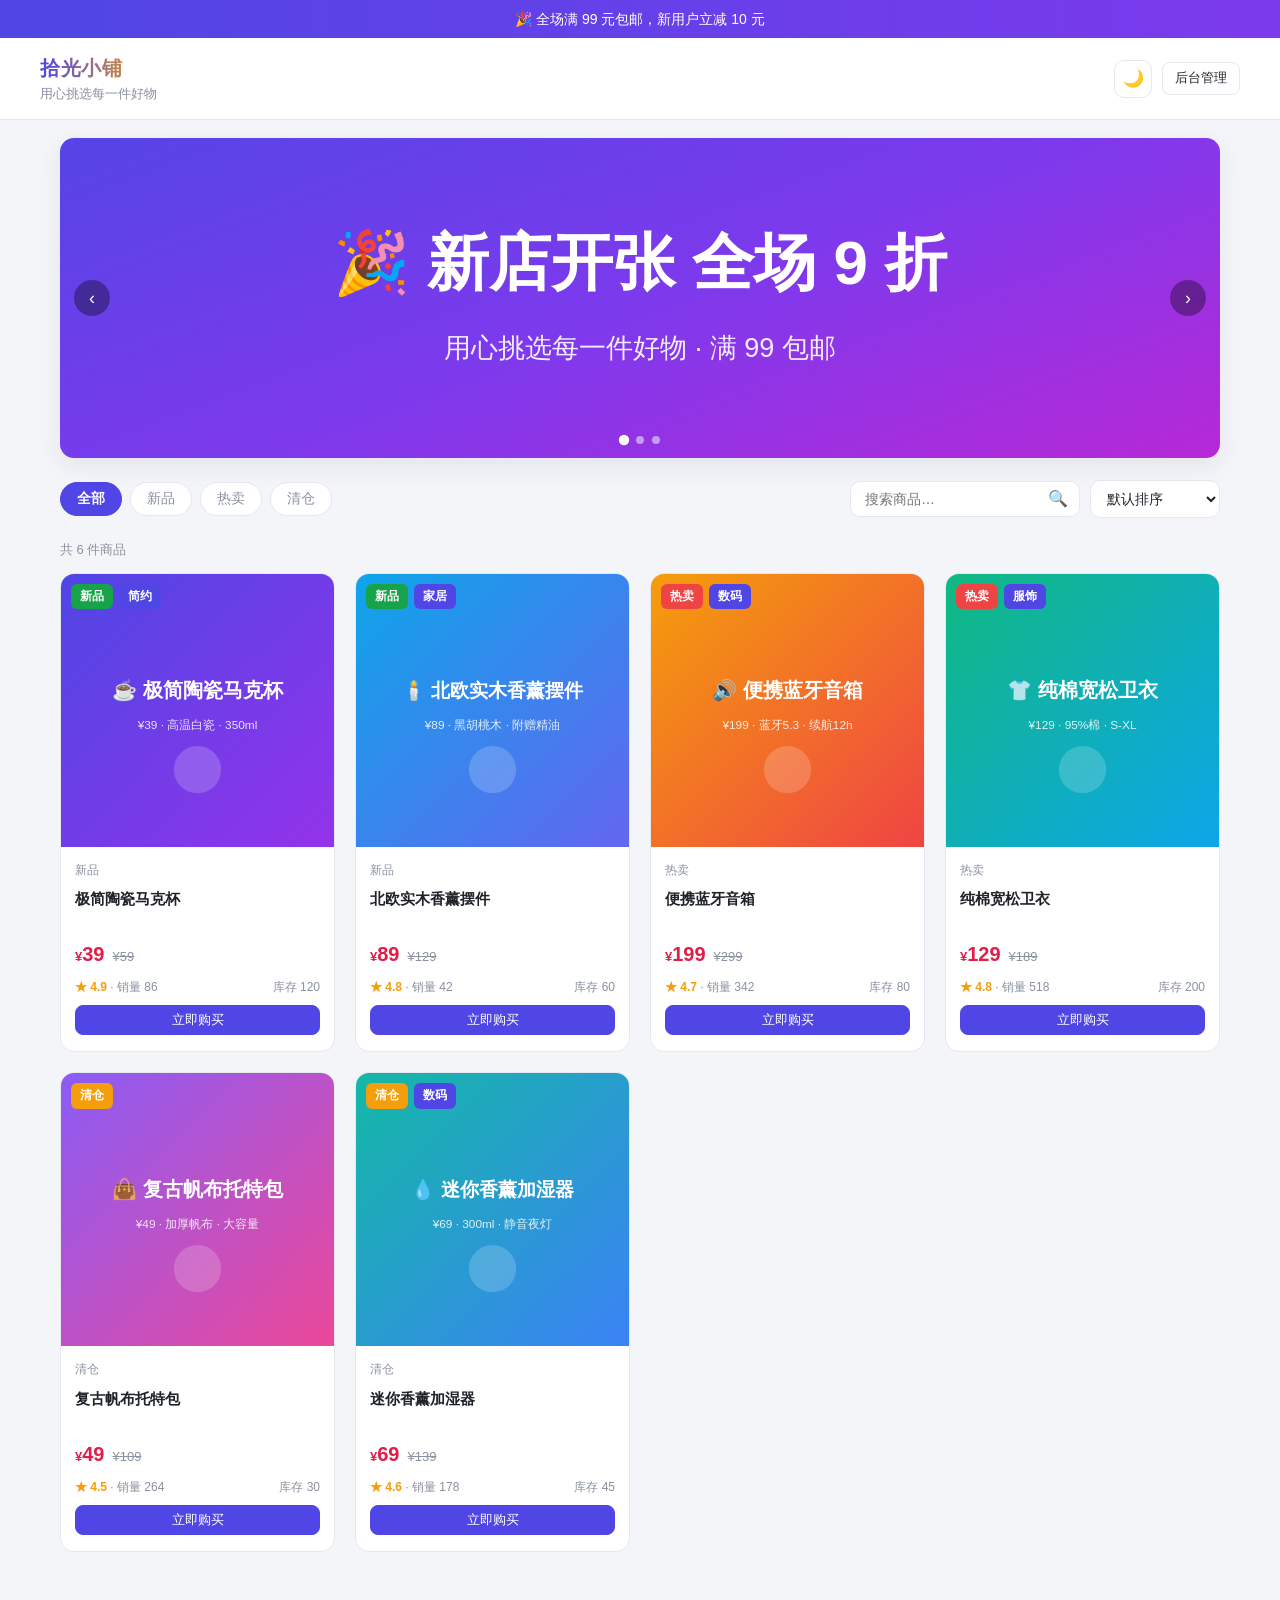
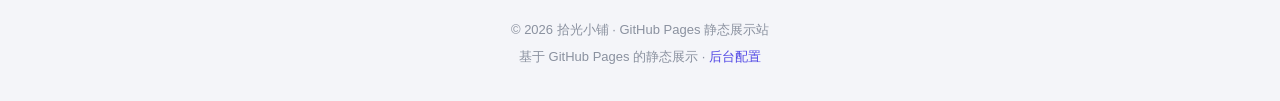
==== index.html @ 0ef4a56c "init: product shop site" ====
<!DOCTYPE html>
<html lang="zh-CN">
<head>
  <meta charset="UTF-8">
  <meta name="viewport" content="width=device-width, initial-scale=1.0">
  <title>拾光小铺</title>
  <meta name="description" content="基于 GitHub Pages 的静态商品展示页">
  <link rel="stylesheet" href="css/main.css">
</head>
<body data-theme="light">
  <!-- 公告条 -->
  <div class="notice-bar" id="noticeBar" style="display:none"></div>

  <!-- 顶栏 -->
  <header class="site-header">
    <div class="container header-inner">
      <div class="brand">
        <div class="brand-title" id="brandTitle">拾光小铺</div>
        <div class="brand-sub" id="brandSub">用心挑选每一件好物</div>
      </div>
      <div class="header-actions">
        <button class="icon-btn" id="themeBtn" title="切换主题" aria-label="切换主题">🌙</button>
        <a href="admin.html" class="btn btn-ghost btn-sm">后台管理</a>
      </div>
    </div>
  </header>

  <!-- 轮播 -->
  <div class="container">
    <div class="banner-wrap" id="bannerWrap" style="display:none">
      <div class="banner-track" id="bannerTrack"></div>
      <span class="banner-dots" id="bannerDots"></span>
      <button class="banner-arrow prev" id="bannerPrev" aria-label="上一张">‹</button>
      <button class="banner-arrow next" id="bannerNext" aria-label="下一张">›</button>
    </div>

    <!-- 工具栏 -->
    <div class="shop-toolbar">
      <div class="cat-tabs" id="catTabs"></div>
      <div class="toolbar-right">
        <div class="search-box">
          <input type="search" id="searchInput" placeholder="搜索商品…" autocomplete="off">
          <span class="search-icon">🔍</span>
        </div>
        <select class="sort-select" id="sortSelect" title="排序方式">
          <option value="default">默认排序</option>
          <option value="new">最新上架</option>
          <option value="price-asc">价格从低到高</option>
          <option value="price-desc">价格从高到低</option>
          <option value="sales-desc">销量优先</option>
          <option value="rating-desc">评分优先</option>
        </select>
      </div>
    </div>

    <div class="result-info" id="resultInfo"></div>

    <!-- 加载态 -->
    <div id="loading"><div class="spinner"></div><span>正在加载商品…</span></div>

    <!-- 商品网格 -->
    <div class="product-grid" id="productGrid"></div>

    <!-- 空状态 -->
    <div class="empty-state" id="emptyState" style="display:none">
      <div class="empty-icon">🔍</div>
      <p id="emptyText">没有找到相关商品</p>
    </div>

    <!-- 分页 -->
    <div class="pagination" id="pagination"></div>
  </div>

  <!-- 页脚 -->
  <footer class="site-footer">
    <div id="footerText">© 2026 拾光小铺</div>
    <div style="margin-top:6px">基于 GitHub Pages 的静态展示 · <a href="admin.html">后台配置</a></div>
  </footer>

  <!-- 商品详情弹窗 -->
  <div class="modal-overlay" id="detailModal">
    <div class="modal">
      <button class="modal-close" data-close="detailModal" aria-label="关闭">✕</button>
      <div class="modal-body">
        <div class="detail-layout">
          <div class="detail-media"><img id="detailImg" src="" alt=""></div>
          <div class="detail-info">
            <div style="display:flex;align-items:center;gap:10px;justify-content:space-between">
              <span class="detail-cat" id="detailCat"></span>
              <span class="detail-tags" id="detailTags"></span>
            </div>
            <h2 class="detail-name" id="detailName"></h2>
            <div class="detail-price-row">
              <span class="detail-price"><span class="unit">¥</span><span id="detailPrice"></span></span>
              <span class="detail-original" id="detailOriginal"></span>
            </div>
            <div class="detail-meta-list" id="detailMeta"></div>
            <div class="detail-desc" id="detailDesc"></div>
            <div class="detail-actions">
              <button class="btn btn-primary" id="buyBtn">立即购买</button>
              <a class="btn" id="externalLink" href="#" target="_blank" rel="noopener" style="display:none">查看外链</a>
            </div>
          </div>
        </div>
      </div>
    </div>
  </div>

  <!-- 支付码弹窗 -->
  <div class="modal-overlay" id="payModal">
    <div class="modal pay-modal">
      <button class="modal-close" data-close="payModal" aria-label="关闭">✕</button>
      <div class="pay-head"><h3>扫码支付</h3></div>
      <div class="pay-img-wrap"><img id="payImg" src="" alt="收款二维码"></div>
      <div class="pay-tip" id="payTip"></div>
      <div class="pay-note" id="payNote"></div>
    </div>
  </div>

  <div id="toast-wrap"></div>

  <script src="js/store.js"></script>
  <script src="js/main.js"></script>
</body>
</html>
---- css/main.css ----
/* =====================================================
 * main.css - 前台商品页样式（响应式 + 明暗主题）
 * ===================================================== */
:root {
  --bg: #f4f5f9;
  --card: #ffffff;
  --text: #1f2329;
  --muted: #8a919f;
  --primary: #4f46e5;
  --primary-light: #eef0fe;
  --primary-dark: #4338ca;
  --accent: #f59e0b;
  --success: #16a34a;
  --danger: #e11d48;
  --border: #e6e8ef;
  --shadow: 0 8px 24px rgba(30, 34, 70, 0.08);
  --radius: 14px;
  --maxw: 1200px;
}
[data-theme="dark"] {
  --bg: #101218;
  --card: #1a1d27;
  --text: #e8eaf0;
  --muted: #7d8494;
  --primary: #7c83ff;
  --primary-light: #1e2130;
  --border: #2a2e3b;
  --shadow: 0 8px 24px rgba(0, 0, 0, 0.45);
}

* { box-sizing: border-box; margin: 0; padding: 0; }
html { scroll-behavior: smooth; }
body {
  font-family: -apple-system, BlinkMacSystemFont, "Segoe UI", "PingFang SC",
    "Hiragino Sans GB", "Microsoft YaHei", sans-serif;
  background: var(--bg);
  color: var(--text);
  line-height: 1.6;
  transition: background .3s, color .3s;
}
img { max-width: 100%; display: block; }
a { color: var(--primary); text-decoration: none; }

.container { max-width: var(--maxw); margin: 0 auto; padding: 0 20px; }

/* ---------- 公告条 ---------- */
.notice-bar {
  background: linear-gradient(90deg, var(--primary), #7c3aed);
  color: #fff;
  font-size: 14px;
  text-align: center;
  padding: 8px 16px;
}
[data-theme="dark"] .notice-bar { background: linear-gradient(90deg, #3730a3, #6d28d9); }

/* ---------- 顶栏 ---------- */
.site-header {
  position: sticky; top: 0; z-index: 50;
  background: var(--card);
  border-bottom: 1px solid var(--border);
  backdrop-filter: blur(8px);
  transition: background .3s, border-color .3s;
}
.header-inner {
  display: flex; align-items: center; justify-content: space-between;
  padding: 14px 0; gap: 16px;
}
.brand .brand-title {
  font-size: 20px; font-weight: 800;
  background: linear-gradient(90deg, var(--primary), var(--accent));
  -webkit-background-clip: text;
  background-clip: text;
  -webkit-text-fill-color: transparent;
  letter-spacing: .5px;
}
.brand .brand-sub { font-size: 13px; color: var(--muted); }
.header-actions { display: flex; align-items: center; gap: 10px; }

/* 按钮 */
.btn {
  display: inline-flex; align-items: center; justify-content: center; gap: 6px;
  border: 1px solid var(--border); background: var(--card); color: var(--text);
  padding: 8px 16px; border-radius: 10px; cursor: pointer;
  font-size: 14px; transition: all .2s;
}
.btn:hover { border-color: var(--primary); color: var(--primary); }
.btn-primary {
  background: var(--primary); border-color: var(--primary); color: #fff;
}
.btn-primary:hover { background: var(--primary-dark); color: #fff; }
.btn-ghost { background: transparent; }
.btn-sm { padding: 5px 12px; font-size: 13px; border-radius: 8px; }
.btn-block { width: 100%; }

.icon-btn {
  width: 38px; height: 38px; border-radius: 10px;
  border: 1px solid var(--border); background: var(--card); color: var(--text);
  cursor: pointer; font-size: 17px; display: inline-flex; align-items: center;
  justify-content: center; transition: all .2s;
}
.icon-btn:hover { color: var(--primary); border-color: var(--primary); }

/* ---------- 轮播 ---------- */
.banner-wrap { position: relative; margin: 18px auto; overflow: hidden; border-radius: var(--radius); box-shadow: var(--shadow); }
.banner-track { display: flex; transition: transform .5s ease; }
.banner-slide { min-width: 100%; }
.banner-slide img { width: 100%; height: 320px; object-fit: cover; }
.banner-dots {
  position: absolute; bottom: 14px; left: 0; right: 0;
  display: flex; gap: 8px; justify-content: center;
}
.banner-dots span {
  width: 8px; height: 8px; border-radius: 50%;
  background: rgba(255, 255, 255, .5); cursor: pointer; transition: all .25s;
}
.banner-dots span.active { background: #fff; transform: scale(1.3); }
.banner-arrow {
  position: absolute; top: 50%; transform: translateY(-50%);
  width: 36px; height: 36px; border-radius: 50%; border: none; cursor: pointer;
  background: rgba(0, 0, 0, .35); color: #fff; font-size: 18px;
  display: flex; align-items: center; justify-content: center;
}
.banner-arrow:hover { background: rgba(0, 0, 0, .55); }
.banner-arrow.prev { left: 14px; }
.banner-arrow.next { right: 14px; }

/* ---------- 工具栏（分类/搜索/排序） ---------- */
.shop-toolbar { display: flex; flex-wrap: wrap; align-items: center; gap: 12px; margin: 22px 0; }
.cat-tabs { display: flex; flex-wrap: wrap; gap: 8px; margin-right: auto; }
.cat-tab {
  padding: 7px 16px; border-radius: 20px; border: 1px solid var(--border);
  background: var(--card); color: var(--muted); cursor: pointer;
  font-size: 14px; transition: all .2s;
}
.cat-tab:hover { color: var(--primary); border-color: var(--primary); }
.cat-tab.active { background: var(--primary); border-color: var(--primary); color: #fff; font-weight: 600; }
.toolbar-right { display: flex; gap: 10px; align-items: center; flex-wrap: wrap; }

.search-box { position: relative; }
.search-box input {
  width: 230px; padding: 9px 36px 9px 14px; border-radius: 10px;
  border: 1px solid var(--border); background: var(--card); color: var(--text);
  font-size: 14px; outline: none; transition: border-color .2s;
}
.search-box input:focus { border-color: var(--primary); }
.search-box .search-icon {
  position: absolute; right: 12px; top: 50%; transform: translateY(-50%);
  color: var(--muted); pointer-events: none;
}
.sort-select {
  padding: 9px 12px; border-radius: 10px; border: 1px solid var(--border);
  background: var(--card); color: var(--text); font-size: 14px; outline: none; cursor: pointer;
}

.result-info { color: var(--muted); font-size: 13px; margin-bottom: 12px; }

/* ---------- 商品网格 ---------- */
.product-grid {
  display: grid;
  grid-template-columns: repeat(auto-fill, minmax(240px, 1fr));
  gap: 20px;
}
.product-card {
  background: var(--card); border: 1px solid var(--border);
  border-radius: var(--radius); overflow: hidden; cursor: pointer;
  transition: transform .25s, box-shadow .25s, border-color .25s;
  display: flex; flex-direction: column;
}
.product-card:hover { transform: translateY(-4px); box-shadow: var(--shadow); border-color: var(--primary); }
.card-media { position: relative; aspect-ratio: 1 / 1; background: #eee; overflow: hidden; }
[data-theme="dark"] .card-media { background: #232632; }
.card-media img {
  width: 100%; height: 100%; object-fit: cover;
  transition: transform .35s;
}
.product-card:hover .card-media img { transform: scale(1.06); }
.card-badges { position: absolute; top: 10px; left: 10px; display: flex; gap: 6px; flex-wrap: wrap; }
.badge {
  padding: 3px 9px; border-radius: 6px; font-size: 12px; font-weight: 600; color: #fff;
}
.badge.tag { background: var(--primary); }
.badge.new { background: var(--success); }
.badge.hot { background: #ef4444; }
.badge.sale { background: var(--accent); }
.badge.off { background: #9ca3af; }
.card-body { padding: 14px 14px 16px; display: flex; flex-direction: column; gap: 8px; flex: 1; }
.card-cat { font-size: 12px; color: var(--muted); }
.card-name {
  font-size: 15px; font-weight: 600; line-height: 1.4;
  display: -webkit-box; -webkit-line-clamp: 2; -webkit-box-orient: vertical; overflow: hidden;
  min-height: 42px;
}
.card-price-row { display: flex; align-items: baseline; gap: 8px; flex-wrap: wrap; }
.price { color: var(--danger); font-size: 20px; font-weight: 800; }
.price .unit { font-size: 13px; font-weight: 600; }
.original-price { color: var(--muted); font-size: 13px; text-decoration: line-through; }
.card-meta { display: flex; align-items: center; justify-content: space-between; font-size: 12px; color: var(--muted); }
.card-meta .rating { color: var(--accent); font-weight: 600; }
.out-stock { opacity: .55; position: relative; }
.out-stock .card-media::after {
  content: "已售罄"; position: absolute; inset: 0; display: flex; align-items: center;
  justify-content: center; background: rgba(0, 0, 0, .45); color: #fff;
  font-size: 18px; font-weight: 700; letter-spacing: 4px;
}
.card-footer { display: flex; gap: 8px; margin-top: auto; }
.card-footer .btn { flex: 1; }

/* 空状态 */
.empty-state { text-align: center; padding: 70px 20px; color: var(--muted); }
.empty-state .empty-icon { font-size: 56px; margin-bottom: 12px; }

/* ---------- 分页 ---------- */
.pagination { display: flex; gap: 6px; justify-content: center; margin: 32px 0 10px; flex-wrap: wrap; }
.page-btn {
  min-width: 38px; height: 38px; padding: 0 10px; border-radius: 9px;
  border: 1px solid var(--border); background: var(--card); color: var(--text);
  cursor: pointer; font-size: 14px; transition: all .2s;
}
.page-btn:hover { border-color: var(--primary); color: var(--primary); }
.page-btn.active { background: var(--primary); border-color: var(--primary); color: #fff; font-weight: 600; }
.page-btn:disabled { opacity: .4; cursor: not-allowed; }

/* ---------- 页脚 ---------- */
.site-footer { text-align: center; padding: 26px 20px 34px; color: var(--muted); font-size: 13px; }

/* ---------- 弹窗 ---------- */
.modal-overlay {
  position: fixed; inset: 0; z-index: 100;
  background: rgba(0, 0, 0, .55);
  display: flex; align-items: center; justify-content: center;
  padding: 20px; opacity: 0; pointer-events: none; transition: opacity .25s;
}
.modal-overlay.open { opacity: 1; pointer-events: auto; }
.modal {
  background: var(--card); border-radius: 16px; max-width: 900px; width: 100%;
  max-height: 88vh; overflow: hidden; position: relative;
  box-shadow: 0 24px 60px rgba(0, 0, 0, .3);
  transform: translateY(16px) scale(.98); transition: transform .25s;
}
.modal-overlay.open .modal { transform: translateY(0) scale(1); }
.modal-close {
  position: absolute; top: 12px; right: 12px; z-index: 5;
  width: 36px; height: 36px; border-radius: 50%; border: none; cursor: pointer;
  background: rgba(0, 0, 0, .35); color: #fff; font-size: 18px;
  display: flex; align-items: center; justify-content: center; transition: background .2s;
}
.modal-close:hover { background: rgba(0, 0, 0, .6); }
.modal-body { max-height: 88vh; overflow-y: auto; }

/* 商品详情弹窗 */
.detail-layout { display: grid; grid-template-columns: 1fr 1fr; }
.detail-media { position: relative; background: #f0f1f4; }
[data-theme="dark"] .detail-media { background: #232632; }
.detail-media img { width: 100%; height: 100%; object-fit: cover; position: absolute; inset: 0; }
.detail-media::after { content: ""; display: block; padding-top: 100%; }
.detail-info { padding: 26px; display: flex; flex-direction: column; gap: 14px; }
.detail-cat { display: inline-flex; align-self: flex-start; padding: 4px 12px; border-radius: 8px; background: var(--primary-light); color: var(--primary); font-size: 13px; font-weight: 600; }
.detail-name { font-size: 24px; font-weight: 800; line-height: 1.3; }
.detail-price-row { display: flex; align-items: baseline; gap: 10px; flex-wrap: wrap; }
.detail-price { color: var(--danger); font-size: 30px; font-weight: 800; }
.detail-price .unit { font-size: 16px; }
.detail-original { color: var(--muted); text-decoration: line-through; }
.detail-meta-list { display: flex; flex-direction: column; gap: 8px; font-size: 14px; color: var(--muted); }
.detail-meta-list .meta-item b { color: var(--text); font-weight: 600; }
.detail-tags { display: flex; gap: 8px; flex-wrap: wrap; }
.detail-desc {
  border-top: 1px dashed var(--border); padding-top: 14px;
  font-size: 14.5px; color: var(--text); line-height: 1.8;
}
.detail-desc p { margin-bottom: 8px; }
.detail-desc ul, .detail-desc ol { margin: 6px 0 10px; padding-left: 22px; }
.detail-desc li { margin-bottom: 4px; }
.detail-desc blockquote { border-left: 4px solid var(--primary); background: var(--primary-light); padding: 8px 14px; margin: 10px 0; border-radius: 0 8px 8px 0; color: var(--muted); }
.detail-desc h1, .detail-desc h2, .detail-desc h3, .detail-desc h4 { margin: 12px 0 8px; }
.detail-desc img { border-radius: 8px; margin: 8px 0; }
.detail-actions { display: flex; gap: 12px; margin-top: auto; }
.detail-actions .btn { flex: 1; padding: 12px; font-size: 15px; }

/* 支付码弹窗 */
.pay-modal { max-width: 420px; text-align: center; }
.pay-modal .pay-head { padding: 18px; border-bottom: 1px dashed var(--border); }
.pay-modal .pay-head h3 { font-size: 18px; }
.pay-modal .pay-img-wrap { padding: 24px; }
.pay-modal .pay-img-wrap img {
  width: 240px; height: 240px; object-fit: contain; margin: 0 auto;
  border-radius: 12px; border: 1px solid var(--border);
}
.pay-modal .pay-tip { padding: 0 20px 20px; font-size: 14px; color: var(--muted); }
.pay-modal .pay-note { margin: 0 20px 20px; padding: 10px; border-radius: 8px; background: var(--primary-light); color: var(--primary); font-size: 13px; }

/* ---------- Toast ---------- */
#toast-wrap {
  position: fixed; top: 20px; left: 50%; transform: translateX(-50%);
  z-index: 300; display: flex; flex-direction: column; gap: 8px; align-items: center;
}
.toast {
  background: #1f2329; color: #fff; padding: 10px 20px; border-radius: 10px;
  font-size: 14px; box-shadow: 0 8px 24px rgba(0, 0, 0, .2);
  animation: toastIn .3s ease;
  max-width: 90vw;
}
.toast.success { background: var(--success); }
.toast.error { background: var(--danger); }
.toast.info { background: var(--primary); }
@keyframes toastIn { from { opacity: 0; transform: translateY(-10px); } to { opacity: 1; transform: translateY(0); } }

/* ---------- 加载 ---------- */
#loading { display: flex; flex-direction: column; align-items: center; justify-content: center; padding: 80px 0; color: var(--muted); gap: 14px; }
.spinner {
  width: 38px; height: 38px; border-radius: 50%;
  border: 3px solid var(--border); border-top-color: var(--primary);
  animation: spin .8s linear infinite;
}
@keyframes spin { to { transform: rotate(360deg); } }

/* ---------- 响应式 ---------- */
@media (max-width: 768px) {
  .banner-slide img { height: 180px; }
  .detail-layout { grid-template-columns: 1fr; }
  .detail-media::after { padding-top: 80%; }
  .product-grid { grid-template-columns: repeat(2, 1fr); gap: 12px; }
  .card-body { padding: 10px; }
  .card-name { font-size: 13px; min-height: 36px; }
  .price { font-size: 16px; }
  .search-box input { width: 170px; }
  .header-inner { flex-wrap: wrap; }
}
@media (max-width: 420px) {
  .product-grid { grid-template-columns: 1fr 1fr; }
  .card-footer { flex-direction: column; }
}
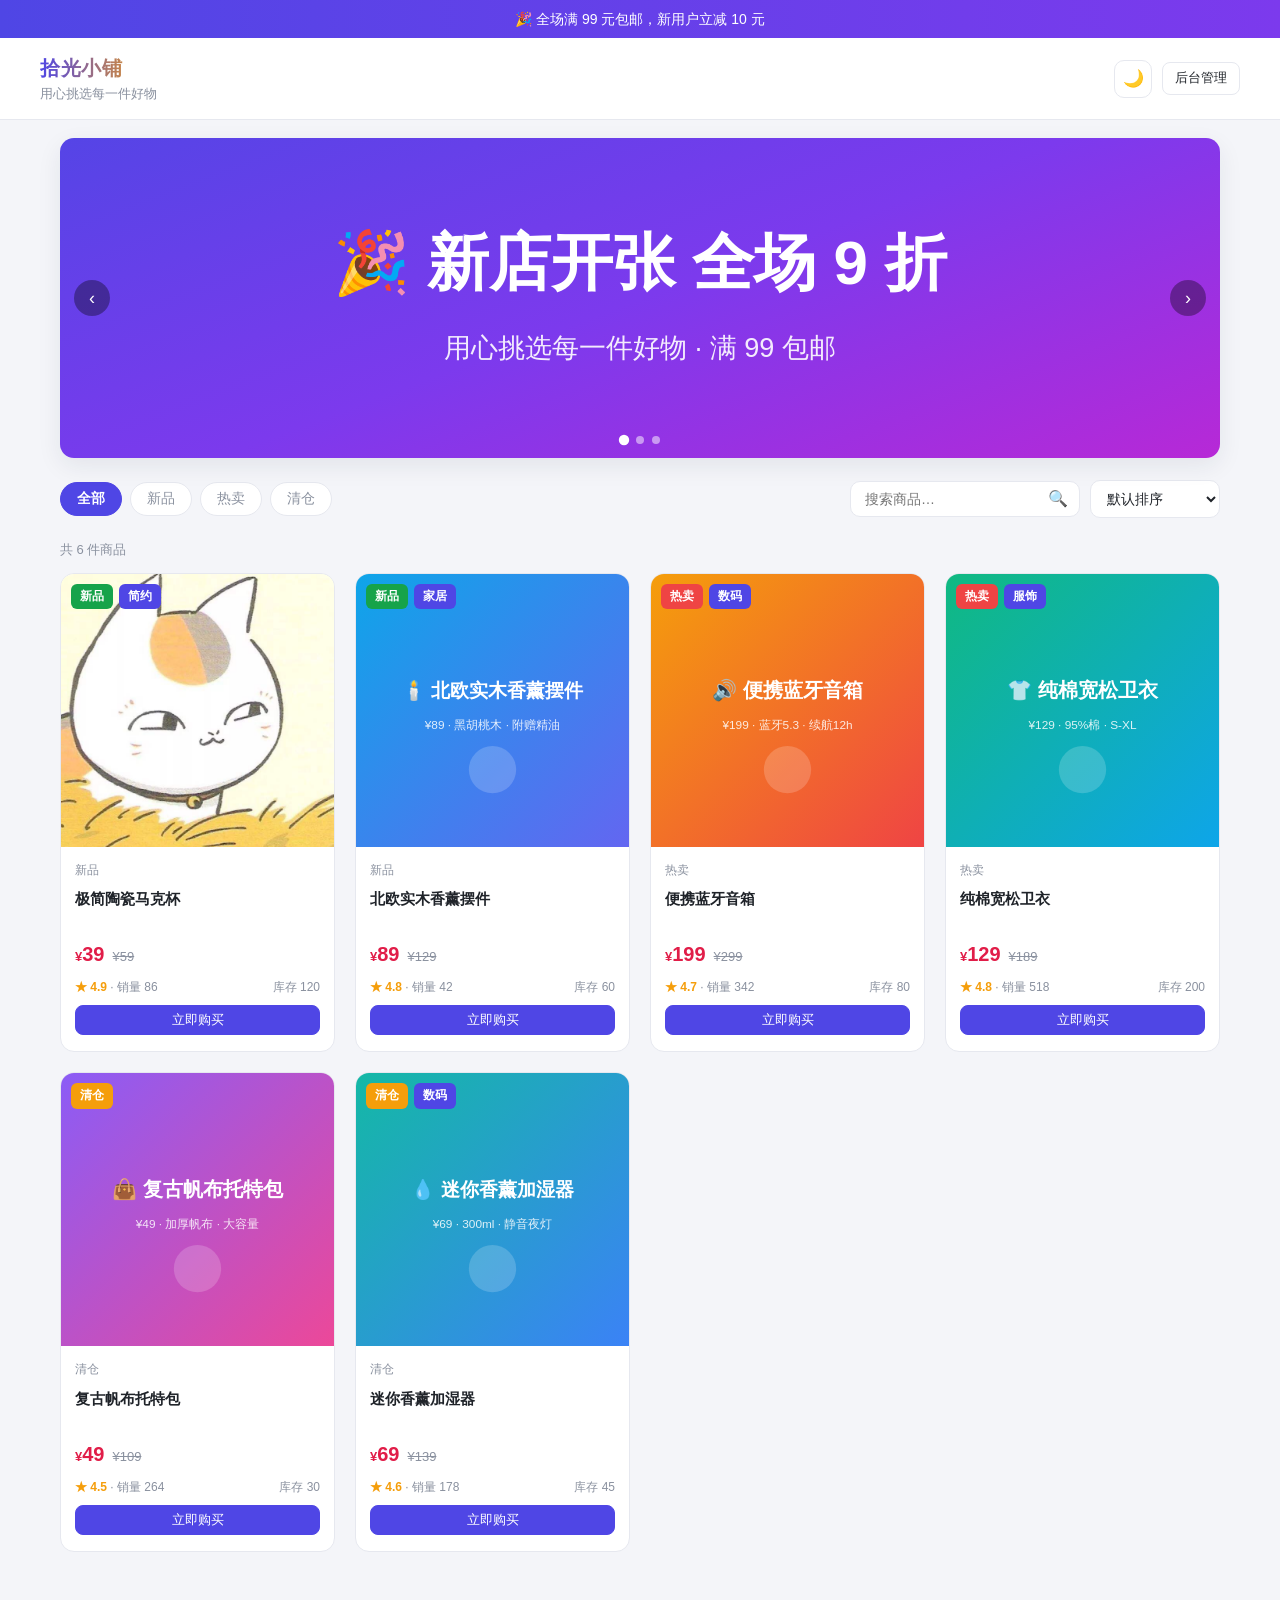
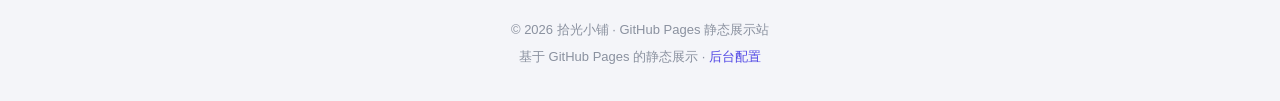
==== commit 21f5d4fe: "fix: Word 粘贴 CSS 裸露与 file:// 图片处理；支持截图粘贴；静态资源加 v=2 防缓存" ====
--- a/index.html
+++ b/index.html
@@ -5,7 +5,7 @@
   <meta name="viewport" content="width=device-width, initial-scale=1.0">
   <title>拾光小铺</title>
   <meta name="description" content="基于 GitHub Pages 的静态商品展示页">
-  <link rel="stylesheet" href="css/main.css">
+  <link rel="stylesheet" href="css/main.css?v=2">
 </head>
 <body data-theme="light">
   <!-- 公告条 -->
@@ -119,7 +119,7 @@
 
   <div id="toast-wrap"></div>
 
-  <script src="js/store.js"></script>
-  <script src="js/main.js"></script>
+  <script src="js/store.js?v=2"></script>
+  <script src="js/main.js?v=2"></script>
 </body>
 </html>
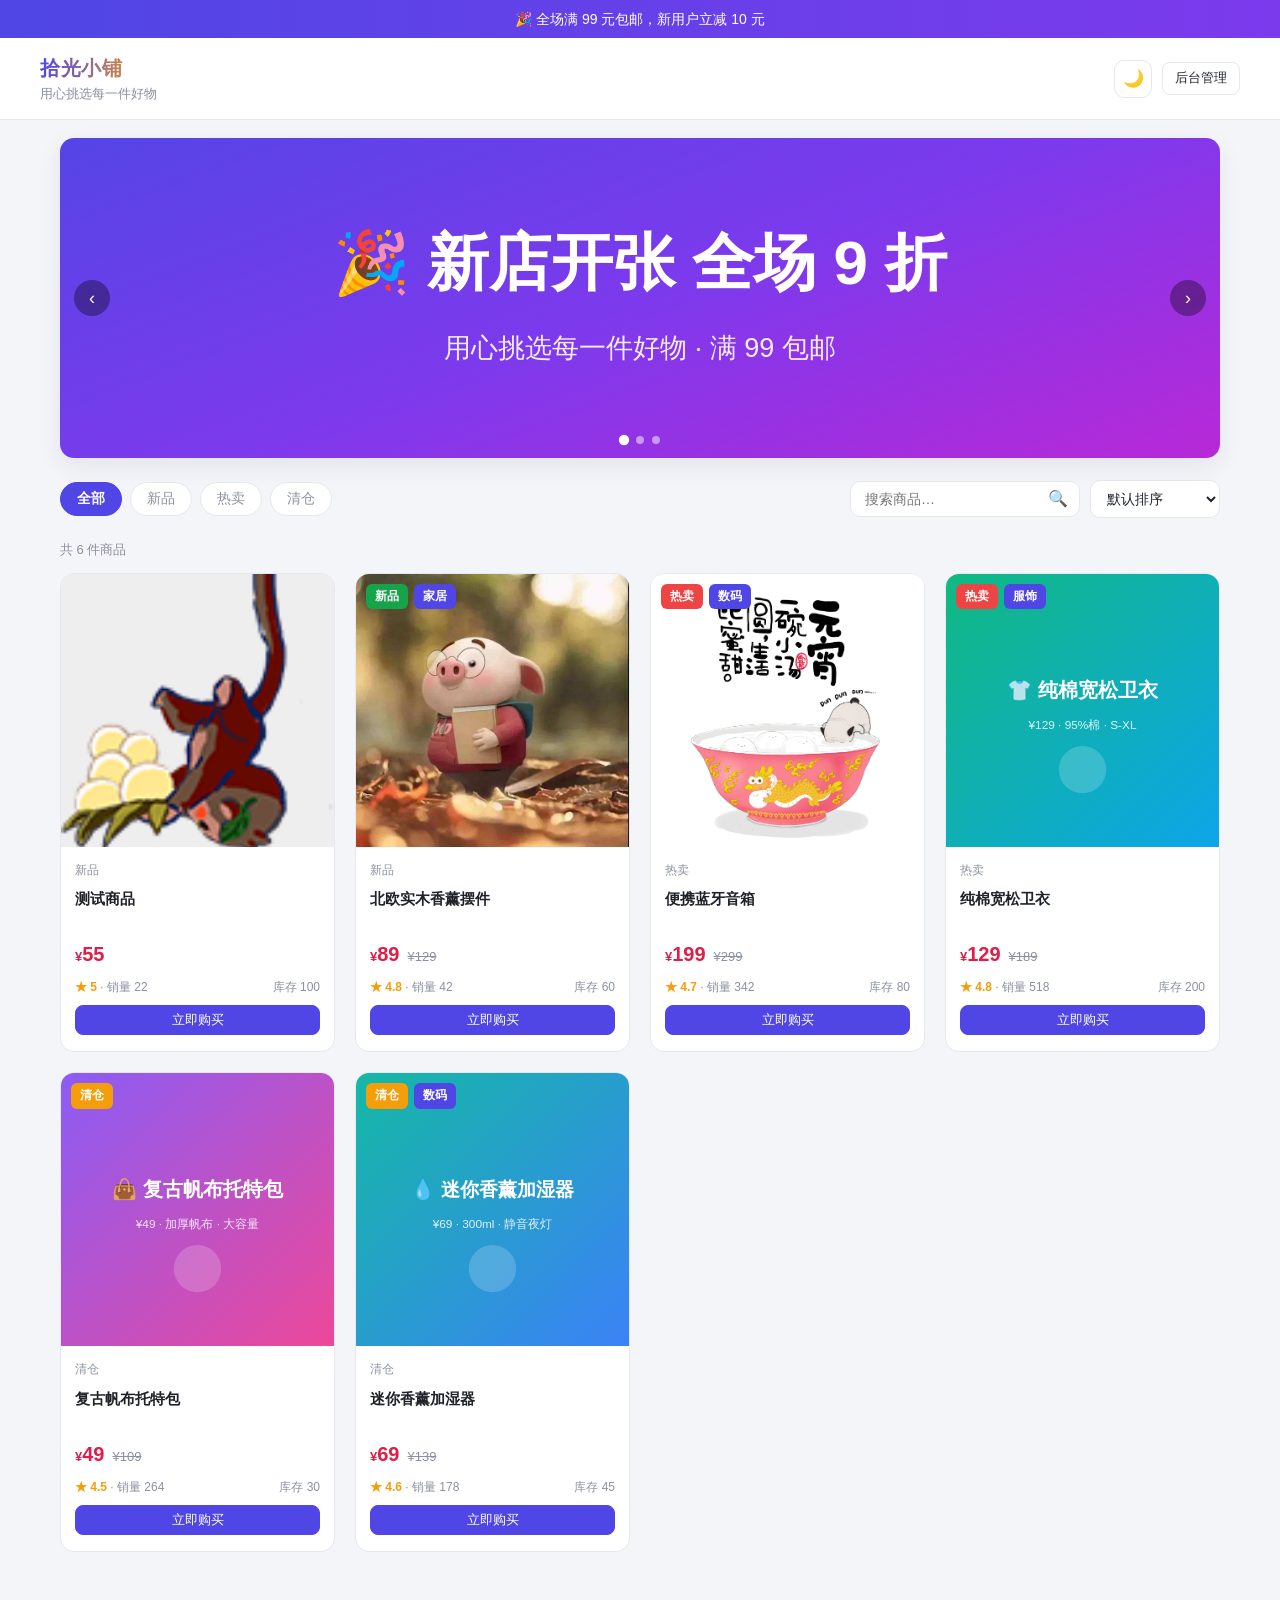
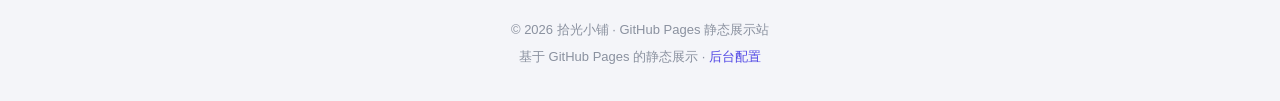
==== commit e2d2ec0d: "feat: GitHub 同步验证可用前后台全站只读锁（横幅提示+9 处写操作闸门+快照防篡改）" ====
--- a/index.html
+++ b/index.html
@@ -119,7 +119,7 @@
 
   <div id="toast-wrap"></div>
 
-  <script src="js/store.js?v=2"></script>
-  <script src="js/main.js?v=2"></script>
+  <script src="js/store.js?v=3"></script>
+  <script src="js/main.js?v=3"></script>
 </body>
 </html>
